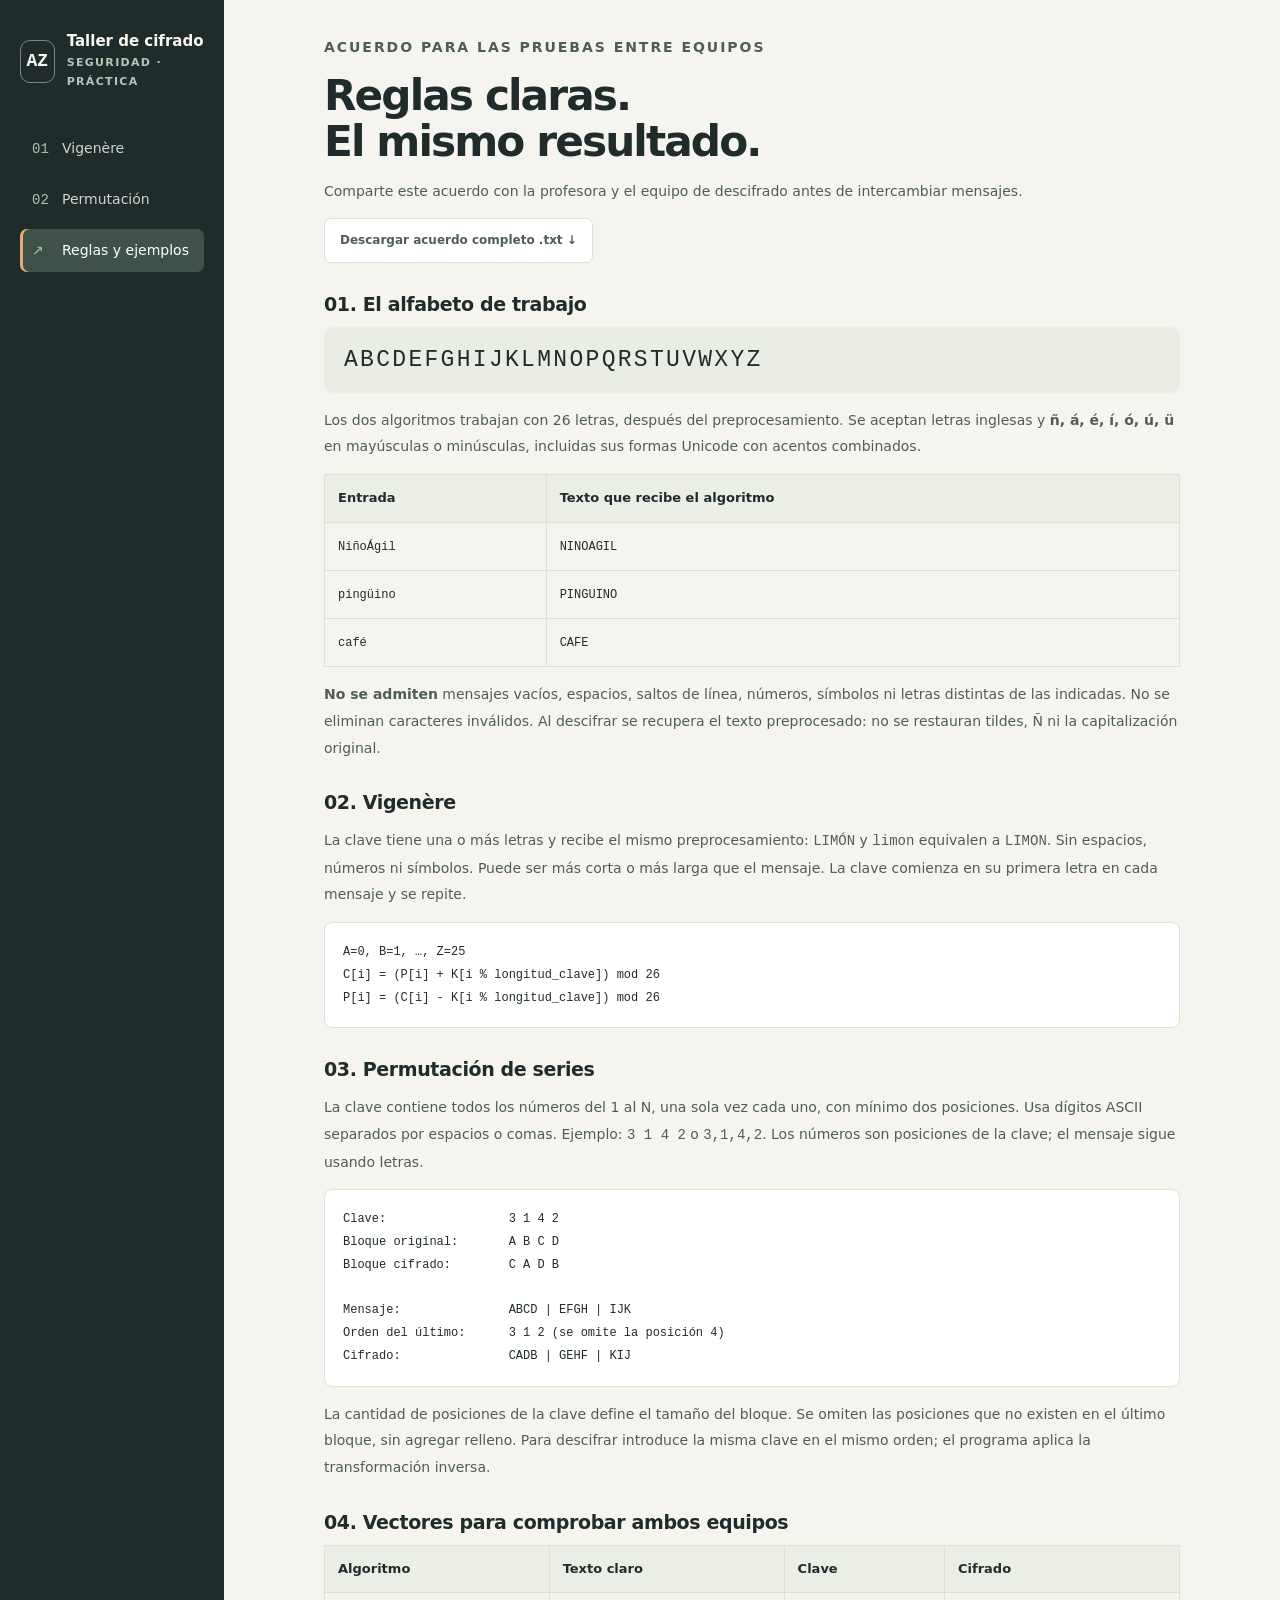
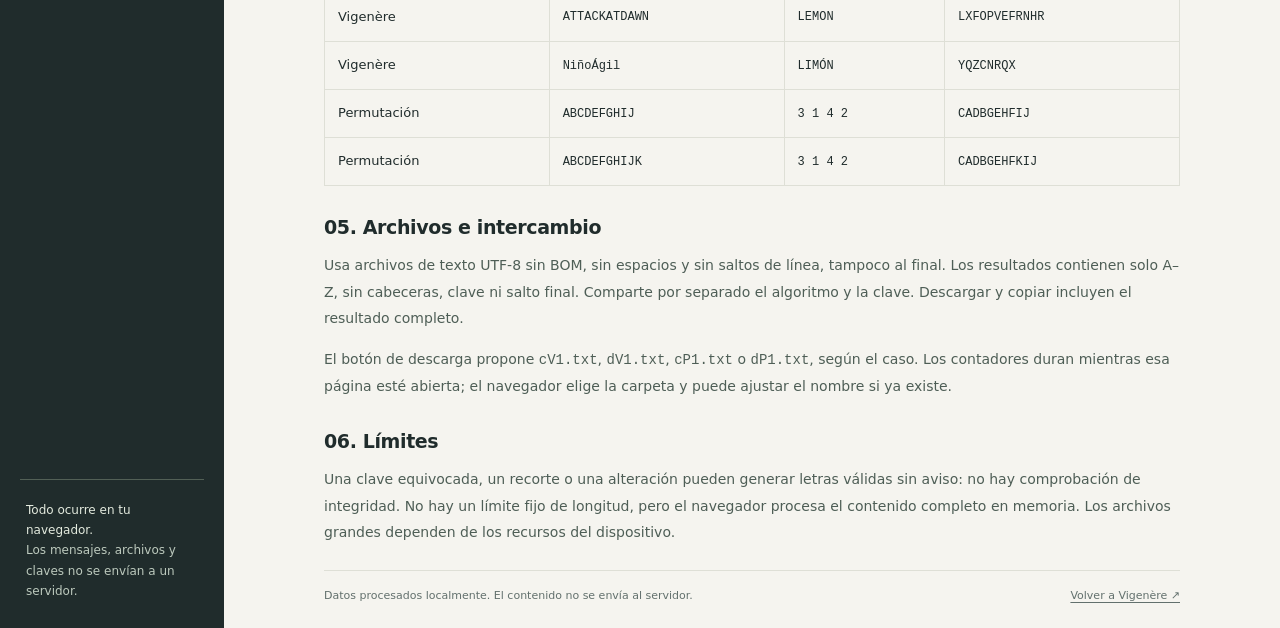
==== docs/limites.html @ 58146a44 "Añadir aplicación web A-Z compatible con GitHub Pages Incluye interfaces de Vigenère y permutación, " ====
<!doctype html><html lang="es"><head><meta charset="utf-8"><meta name="viewport" content="width=device-width, initial-scale=1"><title>Reglas y ejemplos · Taller de cifrado A-Z</title><link rel="icon" href="assets/icono.svg" type="image/svg+xml"><link rel="stylesheet" href="assets/estilos.css"></head><body><a class="skip" href="#contenido">Saltar a las reglas</a><div class="shell"><aside class="sidebar"><a class="brand" href="index.html"><span class="monogram">AZ</span><span>Taller de cifrado<br><small>SEGURIDAD · PRÁCTICA</small></span></a><nav class="nav" aria-label="Algoritmos y ayuda"><a href="index.html"><b>01</b>Vigenère</a><a href="permutacion.html"><b>02</b>Permutación</a><a href="limites.html" aria-current="page"><b>↗</b>Reglas y ejemplos</a></nav><div class="local-note"><strong>Todo ocurre en tu navegador.</strong>Los mensajes, archivos y claves no se envían a un servidor.</div></aside><main id="contenido" class="agreement">
<p class="eyebrow">Acuerdo para las pruebas entre equipos</p><h1>Reglas claras.<br>El mismo resultado.</h1><p class="intro">Comparte este acuerdo con la profesora y el equipo de descifrado antes de intercambiar mensajes.</p><p><a class="button secondary" href="limitaciones.txt" download>Descargar acuerdo completo .txt ↓</a></p>
<h2>01. El alfabeto de trabajo</h2><div class="alphabet">ABCDEFGHIJKLMNOPQRSTUVWXYZ</div><p>Los dos algoritmos trabajan con 26 letras, después del preprocesamiento. Se aceptan letras inglesas y <strong>ñ, á, é, í, ó, ú, ü</strong> en mayúsculas o minúsculas, incluidas sus formas Unicode con acentos combinados.</p><div class="table-wrap"><table><thead><tr><th>Entrada</th><th>Texto que recibe el algoritmo</th></tr></thead><tbody><tr><td><code>NiñoÁgil</code></td><td><code>NINOAGIL</code></td></tr><tr><td><code>pingüino</code></td><td><code>PINGUINO</code></td></tr><tr><td><code>café</code></td><td><code>CAFE</code></td></tr></tbody></table></div><p><strong>No se admiten</strong> mensajes vacíos, espacios, saltos de línea, números, símbolos ni letras distintas de las indicadas. No se eliminan caracteres inválidos. Al descifrar se recupera el texto preprocesado: no se restauran tildes, Ñ ni la capitalización original.</p>
<h2>02. Vigenère</h2><p>La clave tiene una o más letras y recibe el mismo preprocesamiento: <code>LIMÓN</code> y <code>limon</code> equivalen a <code>LIMON</code>. Sin espacios, números ni símbolos. Puede ser más corta o más larga que el mensaje. La clave comienza en su primera letra en cada mensaje y se repite.</p><pre>A=0, B=1, …, Z=25
C[i] = (P[i] + K[i % longitud_clave]) mod 26
P[i] = (C[i] - K[i % longitud_clave]) mod 26</pre>
<h2>03. Permutación de series</h2><p>La clave contiene todos los números del 1 al N, una sola vez cada uno, con mínimo dos posiciones. Usa dígitos ASCII separados por espacios o comas. Ejemplo: <code>3 1 4 2</code> o <code>3,1,4,2</code>. Los números son posiciones de la clave; el mensaje sigue usando letras.</p><pre>Clave:                 3 1 4 2
Bloque original:       A B C D
Bloque cifrado:        C A D B

Mensaje:               ABCD | EFGH | IJK
Orden del último:      3 1 2 (se omite la posición 4)
Cifrado:               CADB | GEHF | KIJ</pre><p>La cantidad de posiciones de la clave define el tamaño del bloque. Se omiten las posiciones que no existen en el último bloque, sin agregar relleno. Para descifrar introduce la misma clave en el mismo orden; el programa aplica la transformación inversa.</p>
<h2>04. Vectores para comprobar ambos equipos</h2><div class="table-wrap"><table><thead><tr><th>Algoritmo</th><th>Texto claro</th><th>Clave</th><th>Cifrado</th></tr></thead><tbody><tr><td>Vigenère</td><td><code>ATTACKATDAWN</code></td><td><code>LEMON</code></td><td><code>LXFOPVEFRNHR</code></td></tr><tr><td>Vigenère</td><td><code>NiñoÁgil</code></td><td><code>LIMÓN</code></td><td><code>YQZCNRQX</code></td></tr><tr><td>Permutación</td><td><code>ABCDEFGHIJ</code></td><td><code>3 1 4 2</code></td><td><code>CADBGEHFIJ</code></td></tr><tr><td>Permutación</td><td><code>ABCDEFGHIJK</code></td><td><code>3 1 4 2</code></td><td><code>CADBGEHFKIJ</code></td></tr></tbody></table></div>
<h2>05. Archivos e intercambio</h2><p>Usa archivos de texto UTF-8 sin BOM, sin espacios y sin saltos de línea, tampoco al final. Los resultados contienen solo A–Z, sin cabeceras, clave ni salto final. Comparte por separado el algoritmo y la clave. Descargar y copiar incluyen el resultado completo.</p><p>El botón de descarga propone <code>cV1.txt</code>, <code>dV1.txt</code>, <code>cP1.txt</code> o <code>dP1.txt</code>, según el caso. Los contadores duran mientras esa página esté abierta; el navegador elige la carpeta y puede ajustar el nombre si ya existe.</p><h2>06. Límites</h2><p>Una clave equivocada, un recorte o una alteración pueden generar letras válidas sin aviso: no hay comprobación de integridad. No hay un límite fijo de longitud, pero el navegador procesa el contenido completo en memoria. Los archivos grandes dependen de los recursos del dispositivo.</p><footer class="footer"><span>Datos procesados localmente. El contenido no se envía al servidor.</span><a href="index.html">Volver a Vigenère ↗</a></footer></main></div></body></html>
---- docs/assets/estilos.css ----
/* Tipografía del sistema y recursos locales: la aplicación no requiere CDNs. */
:root{color-scheme:light;--ink:#202c2c;--muted:#62706d;--paper:#f5f4ef;--line:#dedfd6;--accent:#b7472b;--green:#326b50;--white:#fff;--mono:ui-monospace,SFMono-Regular,Consolas,monospace;font-family:Inter,ui-sans-serif,system-ui,-apple-system,BlinkMacSystemFont,"Segoe UI",sans-serif;color:var(--ink);background:var(--paper);font-synthesis:none}
*{box-sizing:border-box}body{margin:0}button,input,textarea{font:inherit}a{color:inherit}button,a,input,textarea,summary{outline-offset:4px}button:focus-visible,a:focus-visible,input:focus-visible,textarea:focus-visible,summary:focus-visible{outline:3px solid #e49b51}button{cursor:pointer}button:disabled{cursor:default;opacity:.45}[hidden]{display:none!important}
.shell{display:grid;grid-template-columns:224px minmax(0,1fr);min-height:100vh}.sidebar{background:var(--ink);color:#f9f8f0;padding:32px 20px;display:flex;flex-direction:column;gap:36px}.brand{display:flex;gap:12px;align-items:center;text-decoration:none;font-weight:700;font-size:15px;line-height:1.3}.monogram{display:grid;place-items:center;border:1px solid #7a8982;border-radius:10px;width:43px;height:43px;font-family:var(--mono);font-size:18px}.sidebar small{font-size:11px;letter-spacing:.12em;color:#b8c4b8}.nav{display:grid;gap:8px}.nav a{padding:13px 12px;border-radius:7px;color:#cdd5cd;text-decoration:none;font-size:14px}.nav a:hover{background:#35423d}.nav a[aria-current=page]{color:white;background:#405149;box-shadow:inset 3px 0 #e7aa72}.nav b{display:inline-block;width:30px;font-family:var(--mono);font-weight:400;color:#aebfb2}.local-note{margin-top:auto;font-size:12px;line-height:1.7;color:#bcc9bd;border-top:1px solid #526056;padding:20px 6px 0}.local-note strong{display:block;color:#e3eade;font-weight:500}
main{width:100%;max-width:1370px;margin:0 auto;padding:34px 42px 28px;min-width:0}.eyebrow{color:var(--accent);font-size:11px;letter-spacing:.14em;font-weight:750;margin:0 0 12px;text-transform:uppercase}.heading{display:flex;align-items:start;justify-content:space-between;gap:16px}h1{font-size:clamp(30px,3.3vw,44px);line-height:1.1;letter-spacing:-.045em;margin:0 0 12px;font-weight:650}.intro{color:var(--muted);font-size:14px;line-height:1.7;max-width:720px;margin:0}.badge{font-family:var(--mono);font-size:11px;white-space:nowrap;padding:8px 10px;border:1px solid var(--line);border-radius:5px;margin-top:3px}
.rules{margin:23px 0;display:flex;align-items:center;justify-content:space-between;gap:16px;padding:15px 18px;border:1px solid #ded6c2;border-radius:10px;background:#eee9da}.rules strong{font-size:13px;font-weight:650}.rules p{margin:4px 0 0;color:#655e50;font-size:12px;line-height:1.6}.conversions{display:flex;gap:8px;flex-wrap:wrap}.conversions code{font-size:12px;background:#faf8f1;border:1px solid #ded6c2;border-radius:5px;padding:7px 9px;white-space:nowrap;font-family:var(--mono)}
.workspace{display:grid;grid-template-columns:minmax(0,1fr) minmax(0,.94fr);gap:22px;align-items:start}.panel{background:var(--white);border:1px solid var(--line);border-radius:12px;padding:23px;min-width:0;box-shadow:0 3px 10px #27332a03}.panel-header{display:flex;justify-content:space-between;align-items:center;gap:12px;margin:0 0 22px}.panel-header h2{font-size:17px;letter-spacing:-.02em;margin:0}.step{font-family:var(--mono);font-size:11px;color:var(--muted);border:1px solid var(--line);border-radius:4px;padding:4px 7px}.text-button{color:var(--accent);padding:0;background:none;border:0;font-size:12px;text-decoration:underline;text-underline-offset:3px}.field{margin:0 0 19px}.field>label,.field-title{display:block;font-size:12px;font-weight:650;margin:0 0 8px}.hint{font-size:11px;line-height:1.65;color:var(--muted);margin:7px 0 0}.segmented{display:flex;gap:3px;background:#f0f2ed;border-radius:7px;padding:4px}.segmented label{position:relative;flex:1;text-align:center;min-width:0}.segmented input{position:absolute;opacity:0;width:1px;height:1px}.segmented span{display:block;padding:8px;border-radius:5px;font-size:12px;cursor:pointer}.segmented input:checked+span{background:white;box-shadow:0 1px 5px #202c2c19;font-weight:650}.segmented input:focus-visible+span{outline:3px solid #e49b51;outline-offset:1px}.entry{width:100%;border:1px solid #d2d8cf;background:white;border-radius:7px;padding:11px 12px;font-family:var(--mono);font-size:13px;color:var(--ink);min-width:0}.entry::placeholder{color:#85918a}.entry:hover{border-color:#9cae9f}.file-entry{font-family:inherit;font-size:12px;padding:10px;background:#f7f8f4}.file-entry::file-selector-button{padding:8px 10px;border:1px solid var(--line);border-radius:5px;background:white;margin-right:10px;color:var(--ink);cursor:pointer}.actions{display:flex;gap:10px}.button{display:inline-flex;justify-content:center;align-items:center;gap:8px;border:1px solid var(--line);border-radius:7px;min-height:41px;padding:10px 15px;background:white;font-size:12px;font-weight:600;text-decoration:none}.primary{background:var(--accent);border-color:var(--accent);color:white;flex:1}.primary:hover{background:#983a24}.secondary:hover{background:#f2f4ef}.form-note{margin:12px 0 0;font-size:11px;color:var(--muted);line-height:1.6}
.pre-title{font-size:10px;font-weight:700;color:var(--muted);text-transform:uppercase;letter-spacing:.09em;margin:0 0 8px}.preprocessed{font-family:var(--mono);font-size:12px;line-height:1.65;margin:0 0 20px;padding:12px;background:#f3f5f0;border:1px solid #e3e8de;border-radius:6px;max-height:88px;overflow:auto;overflow-wrap:anywhere;white-space:pre-wrap;min-height:44px}.result-title{display:flex;align-items:center;justify-content:space-between;gap:10px;margin-bottom:10px}.result-title label{font-size:12px;font-weight:650}.count{font-family:var(--mono);font-size:10px;color:var(--muted)}.output{display:block;width:100%;height:164px;resize:vertical;min-height:100px;max-height:70vh;border:1px solid #d2d8cf;border-radius:7px;background:#fcfdfb;padding:13px;font-family:var(--mono);font-size:15px;line-height:1.8;overflow-wrap:anywhere}.output::placeholder{font-family:inherit;color:#8a958b;font-size:12px;letter-spacing:0}.output-actions{display:flex;gap:8px;margin-top:12px}.output-actions .button{flex:1;padding-inline:9px}.status{font-size:12px;line-height:1.7;color:var(--green);padding:12px 0 0;margin:13px 0 0;border-top:1px solid var(--line);overflow-wrap:anywhere;min-height:53px}.status[data-tipo=error]{color:#a72f28}.details{margin-top:20px;border-top:1px solid var(--line);padding-top:17px;font-size:12px;line-height:1.8;color:var(--muted)}.details summary{font-weight:600;color:var(--ink);cursor:pointer}.details code{font-family:var(--mono);font-size:11px}.details p{margin-bottom:0}.footer{display:flex;justify-content:space-between;gap:20px;margin-top:24px;border-top:1px solid var(--line);padding-top:16px;font-size:11px;line-height:1.7;color:var(--muted)}.footer a{text-underline-offset:3px}.noscript{padding:16px;background:#ffe9d9;color:#8b301d}
.agreement{max-width:940px}.agreement h2{font-size:19px;letter-spacing:-.02em;margin:30px 0 12px}.agreement p,.agreement li{font-size:14px;color:#4e5e56;line-height:1.9}.alphabet{padding:20px;background:#e9ede4;border-radius:9px;font-family:var(--mono);font-size:clamp(13px,2.5vw,23px);letter-spacing:.1em;overflow-wrap:anywhere}.table-wrap{overflow:auto}table{border-collapse:collapse;width:100%;font-size:13px}th,td{text-align:left;padding:13px;border:1px solid var(--line);line-height:1.6}th{background:#eaeee5}td code{font-size:12px}pre{font-family:var(--mono);background:white;border:1px solid var(--line);padding:18px;border-radius:8px;overflow:auto;font-size:12px;line-height:1.9}.skip{position:absolute;top:-60px;left:15px;background:white;padding:12px;z-index:2}.skip:focus{top:12px}
.field-group{border:0;padding:0;min-width:0}.field-group legend{padding:0}
@media(min-width:1550px){main{padding-top:46px}.workspace{gap:28px}.panel{padding:28px}}
@media(min-width:1151px) and (max-height:850px){main{padding-top:24px;padding-bottom:18px}.eyebrow{margin-bottom:8px}h1{font-size:36px;margin-bottom:9px}.intro{max-width:900px}.rules{margin:17px 0;padding:12px 16px}.panel{padding:19px}.panel-header{margin-bottom:17px}.field{margin-bottom:14px}.entry{padding:10px 11px}.hint{margin-top:5px}.segmented span{padding:7px}.output{height:140px}.footer{margin-top:17px;padding-top:12px}}
@media(max-width:1150px){.shell{grid-template-columns:190px minmax(0,1fr)}main{padding:28px 24px}.sidebar{padding:28px 14px}.panel{padding:18px}.rules{align-items:start;flex-direction:column;gap:10px}.heading .badge{display:none}}
@media(max-width:900px){.shell{display:block}.sidebar{padding:16px 22px;display:flex;flex-direction:row;align-items:center;justify-content:space-between;gap:20px}.brand{font-size:13px}.monogram{width:36px;height:36px}.brand small,.local-note,.nav b{display:none}.nav{display:flex;gap:2px;flex-wrap:wrap}.nav a{padding:9px;font-size:12px}.nav a[aria-current=page]{box-shadow:inset 0 -2px #e7aa72}.workspace{gap:16px}.rules{flex-direction:row}.intro{font-size:13px}main{padding:26px 22px}}
@media(max-width:680px){.sidebar{padding:13px 16px;flex-wrap:wrap;gap:12px}.brand{font-size:12px}.nav{width:100%;justify-content:space-between}.nav a{padding:9px 12px}.workspace{grid-template-columns:1fr}.rules{flex-direction:column;padding:14px}.panel{padding:18px}.panel-header{margin-bottom:19px}main{padding:23px 16px}.output{height:150px}.footer{display:block}.footer a{display:inline-block;margin-top:6px}.agreement h1{font-size:32px}}
@media print{.sidebar,.footer,.agreement>.button{display:none}.shell{display:block}main{padding:0;max-width:none}.agreement p,.agreement li{font-size:11pt}.agreement h2{break-after:avoid}table,pre{break-inside:avoid}}
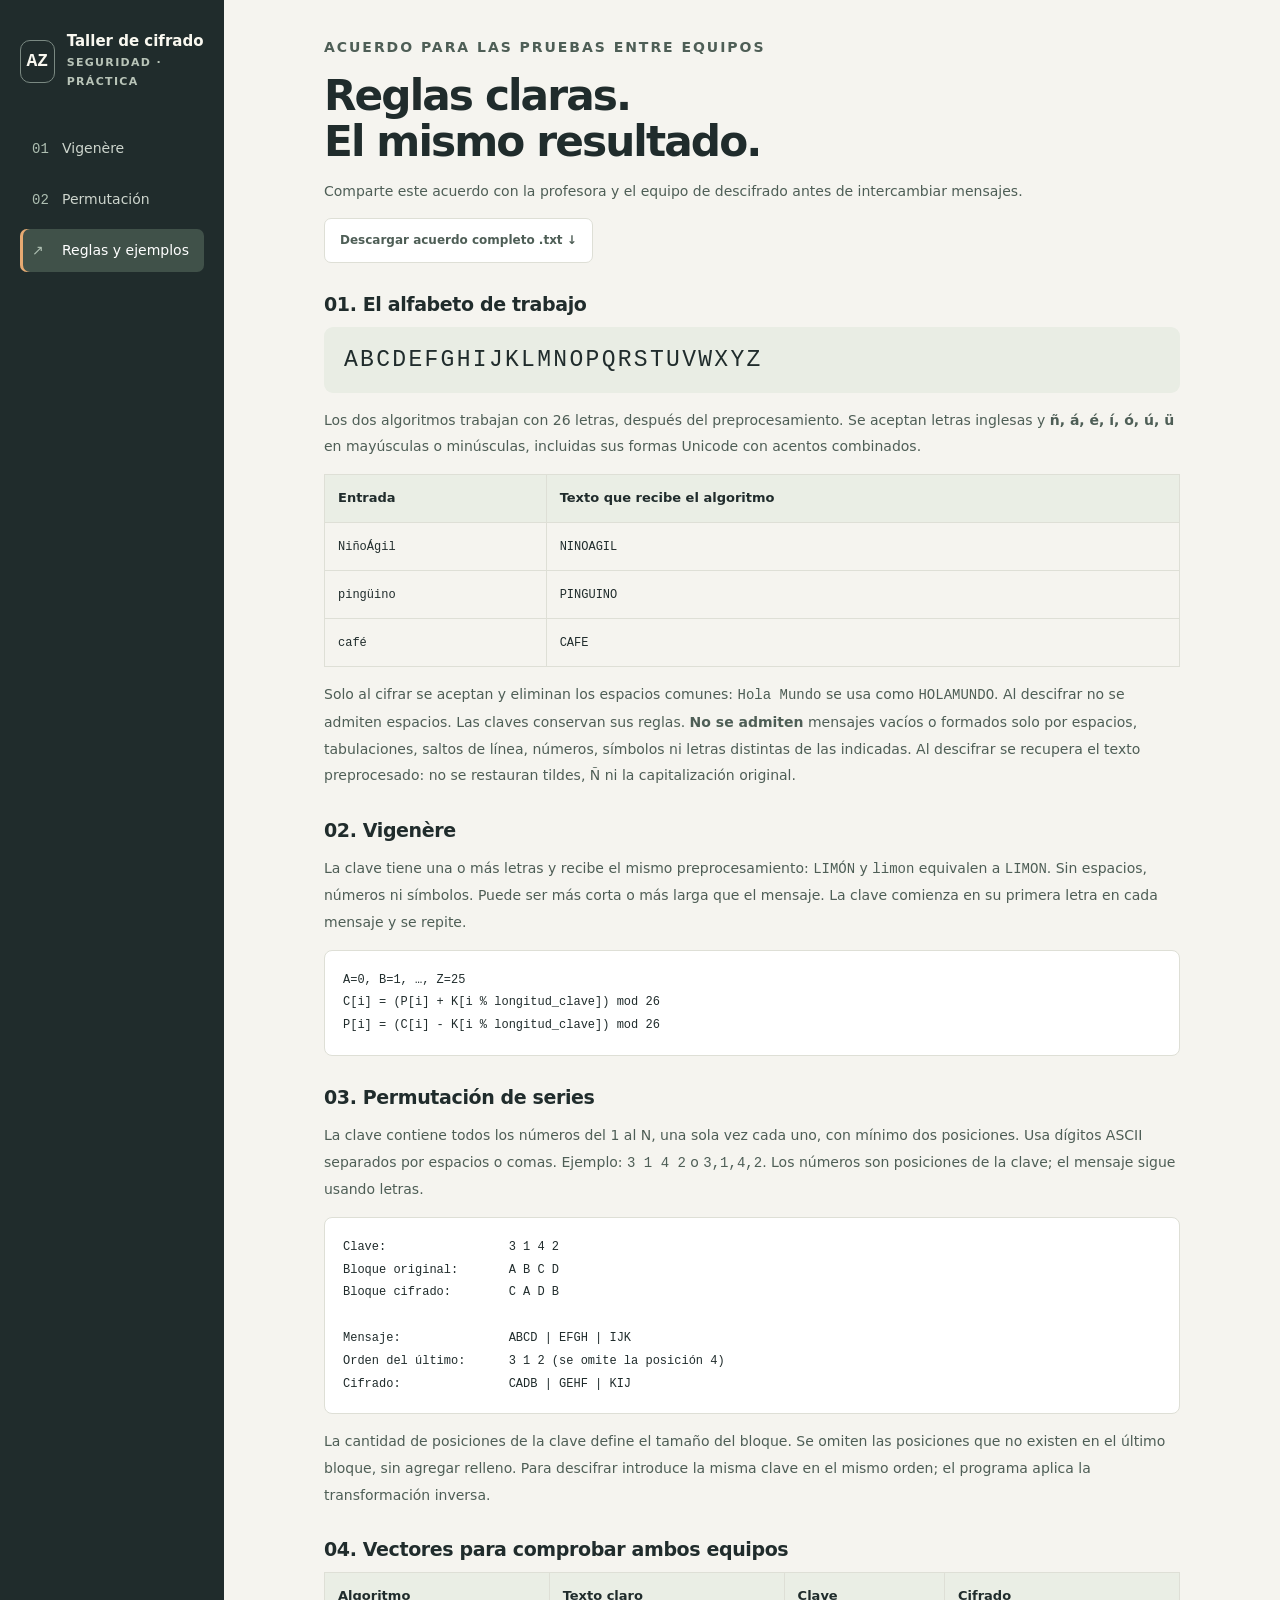
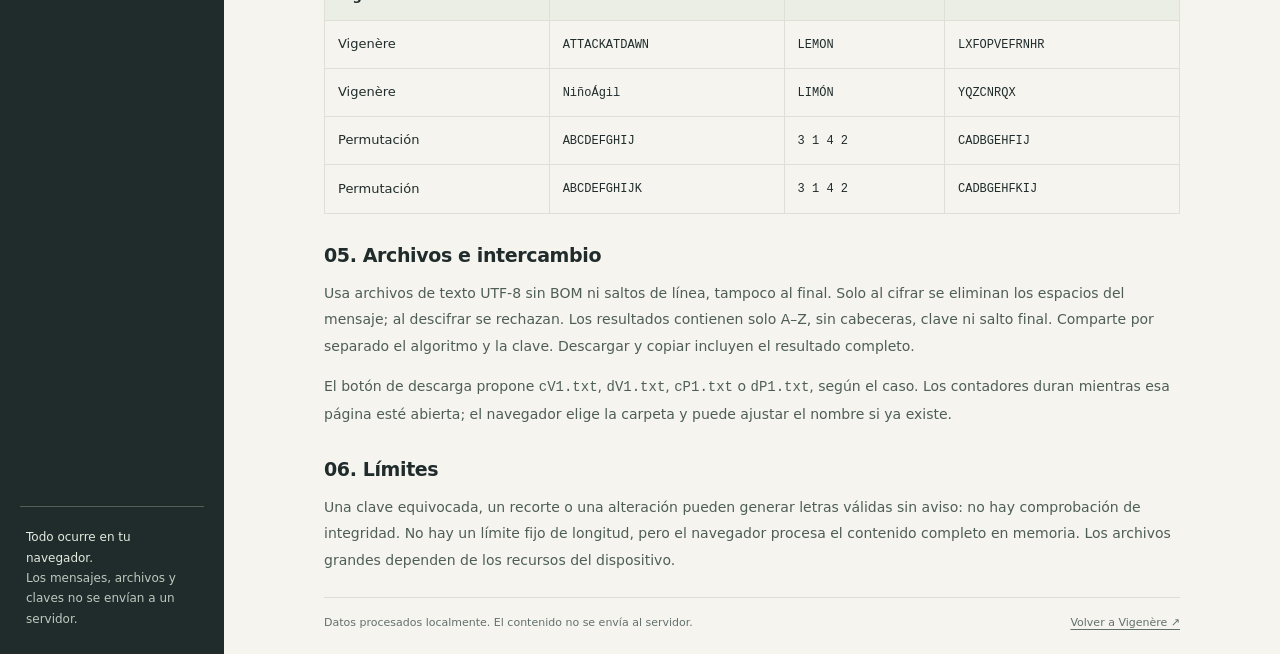
==== commit bf9936b7: "Eliminar espacios del texto claro solo al cifrar Ambos algoritmos aceptan espacios en mensajes por l" ====
--- a/docs/limites.html
+++ b/docs/limites.html
@@ -1,6 +1,6 @@
 <!doctype html><html lang="es"><head><meta charset="utf-8"><meta name="viewport" content="width=device-width, initial-scale=1"><title>Reglas y ejemplos · Taller de cifrado A-Z</title><link rel="icon" href="assets/icono.svg" type="image/svg+xml"><link rel="stylesheet" href="assets/estilos.css"></head><body><a class="skip" href="#contenido">Saltar a las reglas</a><div class="shell"><aside class="sidebar"><a class="brand" href="index.html"><span class="monogram">AZ</span><span>Taller de cifrado<br><small>SEGURIDAD · PRÁCTICA</small></span></a><nav class="nav" aria-label="Algoritmos y ayuda"><a href="index.html"><b>01</b>Vigenère</a><a href="permutacion.html"><b>02</b>Permutación</a><a href="limites.html" aria-current="page"><b>↗</b>Reglas y ejemplos</a></nav><div class="local-note"><strong>Todo ocurre en tu navegador.</strong>Los mensajes, archivos y claves no se envían a un servidor.</div></aside><main id="contenido" class="agreement">
 <p class="eyebrow">Acuerdo para las pruebas entre equipos</p><h1>Reglas claras.<br>El mismo resultado.</h1><p class="intro">Comparte este acuerdo con la profesora y el equipo de descifrado antes de intercambiar mensajes.</p><p><a class="button secondary" href="limitaciones.txt" download>Descargar acuerdo completo .txt ↓</a></p>
-<h2>01. El alfabeto de trabajo</h2><div class="alphabet">ABCDEFGHIJKLMNOPQRSTUVWXYZ</div><p>Los dos algoritmos trabajan con 26 letras, después del preprocesamiento. Se aceptan letras inglesas y <strong>ñ, á, é, í, ó, ú, ü</strong> en mayúsculas o minúsculas, incluidas sus formas Unicode con acentos combinados.</p><div class="table-wrap"><table><thead><tr><th>Entrada</th><th>Texto que recibe el algoritmo</th></tr></thead><tbody><tr><td><code>NiñoÁgil</code></td><td><code>NINOAGIL</code></td></tr><tr><td><code>pingüino</code></td><td><code>PINGUINO</code></td></tr><tr><td><code>café</code></td><td><code>CAFE</code></td></tr></tbody></table></div><p><strong>No se admiten</strong> mensajes vacíos, espacios, saltos de línea, números, símbolos ni letras distintas de las indicadas. No se eliminan caracteres inválidos. Al descifrar se recupera el texto preprocesado: no se restauran tildes, Ñ ni la capitalización original.</p>
+<h2>01. El alfabeto de trabajo</h2><div class="alphabet">ABCDEFGHIJKLMNOPQRSTUVWXYZ</div><p>Los dos algoritmos trabajan con 26 letras, después del preprocesamiento. Se aceptan letras inglesas y <strong>ñ, á, é, í, ó, ú, ü</strong> en mayúsculas o minúsculas, incluidas sus formas Unicode con acentos combinados.</p><div class="table-wrap"><table><thead><tr><th>Entrada</th><th>Texto que recibe el algoritmo</th></tr></thead><tbody><tr><td><code>NiñoÁgil</code></td><td><code>NINOAGIL</code></td></tr><tr><td><code>pingüino</code></td><td><code>PINGUINO</code></td></tr><tr><td><code>café</code></td><td><code>CAFE</code></td></tr></tbody></table></div><p>Solo al cifrar se aceptan y eliminan los espacios comunes: <code>Hola Mundo</code> se usa como <code>HOLAMUNDO</code>. Al descifrar no se admiten espacios. Las claves conservan sus reglas. <strong>No se admiten</strong> mensajes vacíos o formados solo por espacios, tabulaciones, saltos de línea, números, símbolos ni letras distintas de las indicadas. Al descifrar se recupera el texto preprocesado: no se restauran tildes, Ñ ni la capitalización original.</p>
 <h2>02. Vigenère</h2><p>La clave tiene una o más letras y recibe el mismo preprocesamiento: <code>LIMÓN</code> y <code>limon</code> equivalen a <code>LIMON</code>. Sin espacios, números ni símbolos. Puede ser más corta o más larga que el mensaje. La clave comienza en su primera letra en cada mensaje y se repite.</p><pre>A=0, B=1, …, Z=25
 C[i] = (P[i] + K[i % longitud_clave]) mod 26
 P[i] = (C[i] - K[i % longitud_clave]) mod 26</pre>
@@ -12,4 +12,4 @@
 Orden del último:      3 1 2 (se omite la posición 4)
 Cifrado:               CADB | GEHF | KIJ</pre><p>La cantidad de posiciones de la clave define el tamaño del bloque. Se omiten las posiciones que no existen en el último bloque, sin agregar relleno. Para descifrar introduce la misma clave en el mismo orden; el programa aplica la transformación inversa.</p>
 <h2>04. Vectores para comprobar ambos equipos</h2><div class="table-wrap"><table><thead><tr><th>Algoritmo</th><th>Texto claro</th><th>Clave</th><th>Cifrado</th></tr></thead><tbody><tr><td>Vigenère</td><td><code>ATTACKATDAWN</code></td><td><code>LEMON</code></td><td><code>LXFOPVEFRNHR</code></td></tr><tr><td>Vigenère</td><td><code>NiñoÁgil</code></td><td><code>LIMÓN</code></td><td><code>YQZCNRQX</code></td></tr><tr><td>Permutación</td><td><code>ABCDEFGHIJ</code></td><td><code>3 1 4 2</code></td><td><code>CADBGEHFIJ</code></td></tr><tr><td>Permutación</td><td><code>ABCDEFGHIJK</code></td><td><code>3 1 4 2</code></td><td><code>CADBGEHFKIJ</code></td></tr></tbody></table></div>
-<h2>05. Archivos e intercambio</h2><p>Usa archivos de texto UTF-8 sin BOM, sin espacios y sin saltos de línea, tampoco al final. Los resultados contienen solo A–Z, sin cabeceras, clave ni salto final. Comparte por separado el algoritmo y la clave. Descargar y copiar incluyen el resultado completo.</p><p>El botón de descarga propone <code>cV1.txt</code>, <code>dV1.txt</code>, <code>cP1.txt</code> o <code>dP1.txt</code>, según el caso. Los contadores duran mientras esa página esté abierta; el navegador elige la carpeta y puede ajustar el nombre si ya existe.</p><h2>06. Límites</h2><p>Una clave equivocada, un recorte o una alteración pueden generar letras válidas sin aviso: no hay comprobación de integridad. No hay un límite fijo de longitud, pero el navegador procesa el contenido completo en memoria. Los archivos grandes dependen de los recursos del dispositivo.</p><footer class="footer"><span>Datos procesados localmente. El contenido no se envía al servidor.</span><a href="index.html">Volver a Vigenère ↗</a></footer></main></div></body></html>+<h2>05. Archivos e intercambio</h2><p>Usa archivos de texto UTF-8 sin BOM ni saltos de línea, tampoco al final. Solo al cifrar se eliminan los espacios del mensaje; al descifrar se rechazan. Los resultados contienen solo A–Z, sin cabeceras, clave ni salto final. Comparte por separado el algoritmo y la clave. Descargar y copiar incluyen el resultado completo.</p><p>El botón de descarga propone <code>cV1.txt</code>, <code>dV1.txt</code>, <code>cP1.txt</code> o <code>dP1.txt</code>, según el caso. Los contadores duran mientras esa página esté abierta; el navegador elige la carpeta y puede ajustar el nombre si ya existe.</p><h2>06. Límites</h2><p>Una clave equivocada, un recorte o una alteración pueden generar letras válidas sin aviso: no hay comprobación de integridad. No hay un límite fijo de longitud, pero el navegador procesa el contenido completo en memoria. Los archivos grandes dependen de los recursos del dispositivo.</p><footer class="footer"><span>Datos procesados localmente. El contenido no se envía al servidor.</span><a href="index.html">Volver a Vigenère ↗</a></footer></main></div></body></html>
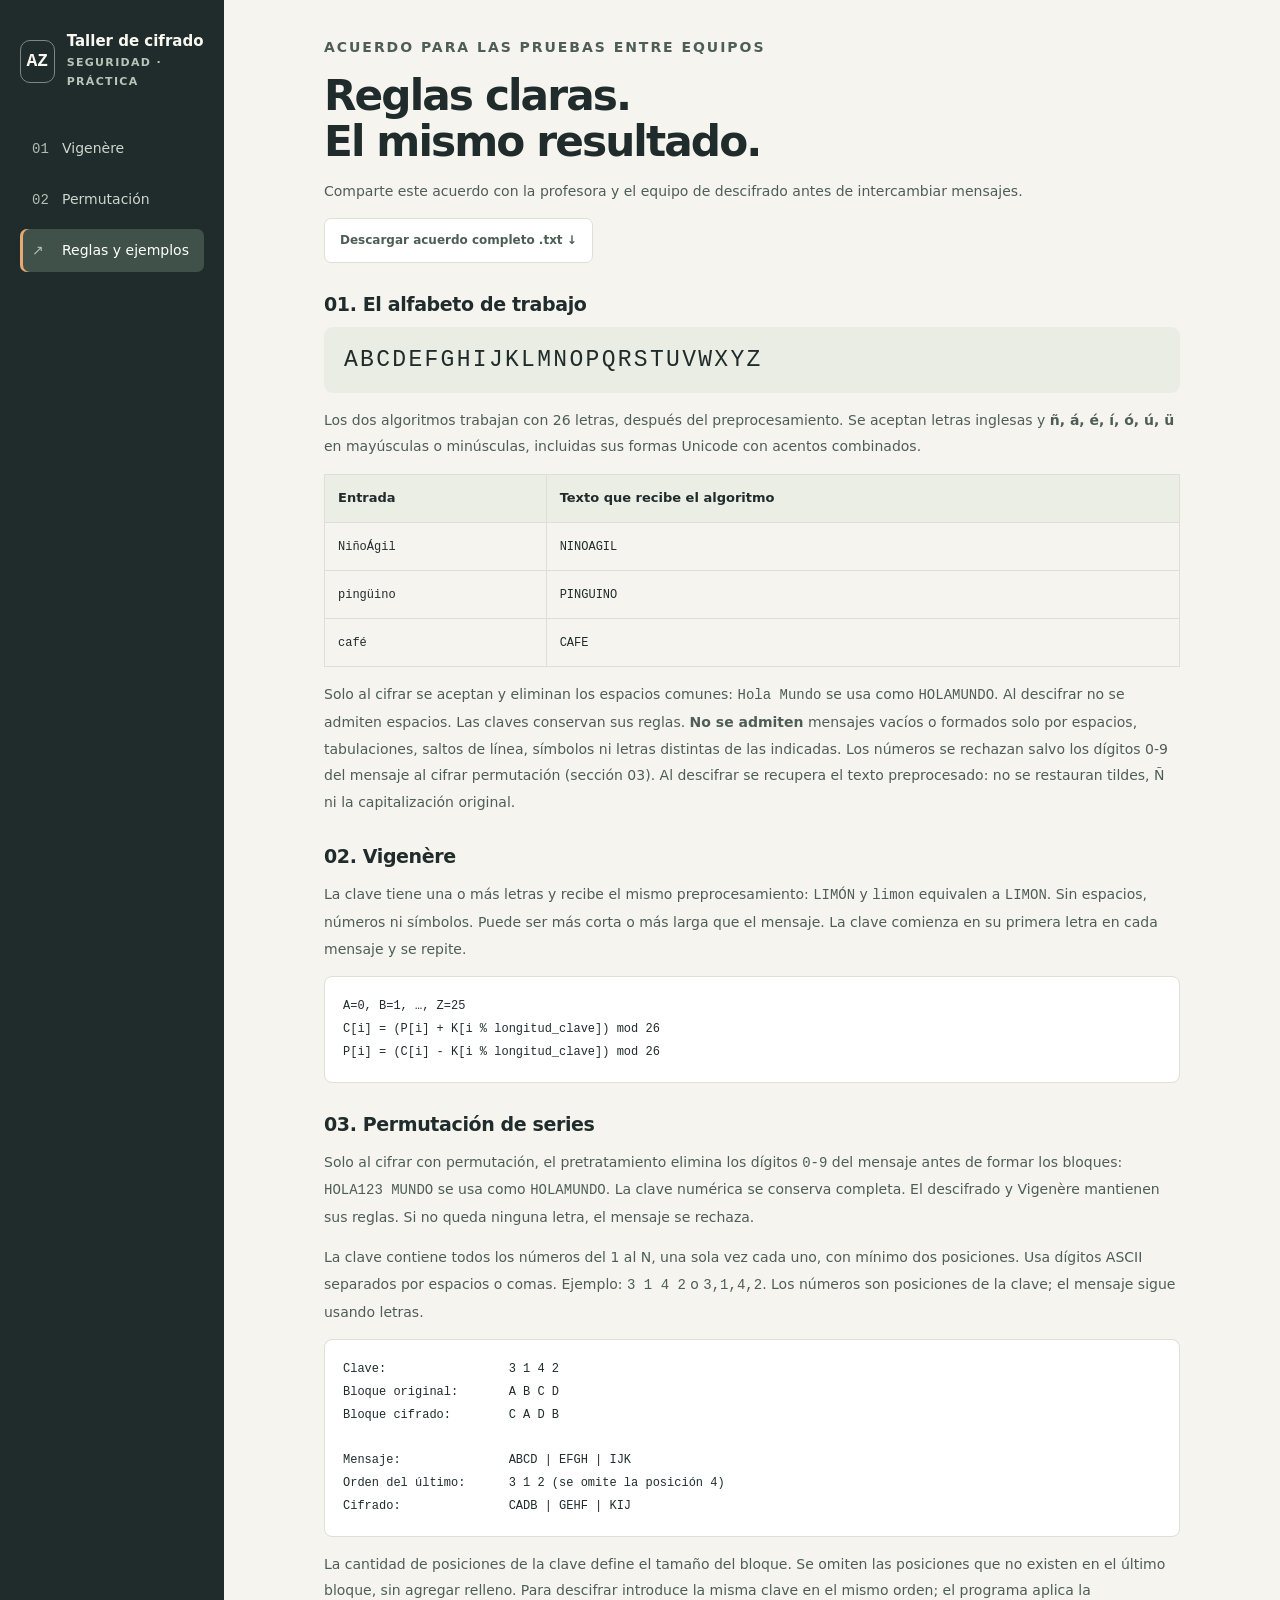
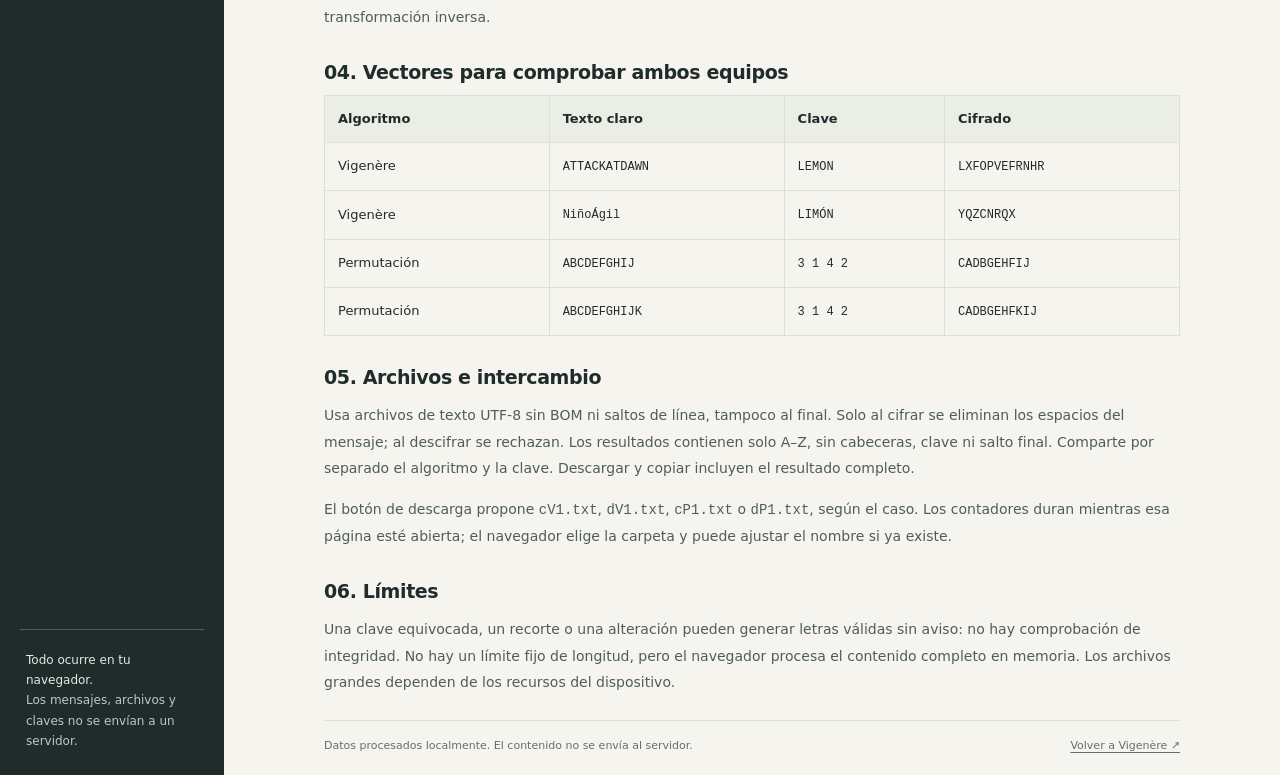
==== commit 9b0dd172: "Eliminar dígitos solo en pretratamiento de cifrado por permutación Elimina 0-9 del texto claro antes" ====
--- a/docs/limites.html
+++ b/docs/limites.html
@@ -1,10 +1,10 @@
 <!doctype html><html lang="es"><head><meta charset="utf-8"><meta name="viewport" content="width=device-width, initial-scale=1"><title>Reglas y ejemplos · Taller de cifrado A-Z</title><link rel="icon" href="assets/icono.svg" type="image/svg+xml"><link rel="stylesheet" href="assets/estilos.css"></head><body><a class="skip" href="#contenido">Saltar a las reglas</a><div class="shell"><aside class="sidebar"><a class="brand" href="index.html"><span class="monogram">AZ</span><span>Taller de cifrado<br><small>SEGURIDAD · PRÁCTICA</small></span></a><nav class="nav" aria-label="Algoritmos y ayuda"><a href="index.html"><b>01</b>Vigenère</a><a href="permutacion.html"><b>02</b>Permutación</a><a href="limites.html" aria-current="page"><b>↗</b>Reglas y ejemplos</a></nav><div class="local-note"><strong>Todo ocurre en tu navegador.</strong>Los mensajes, archivos y claves no se envían a un servidor.</div></aside><main id="contenido" class="agreement">
 <p class="eyebrow">Acuerdo para las pruebas entre equipos</p><h1>Reglas claras.<br>El mismo resultado.</h1><p class="intro">Comparte este acuerdo con la profesora y el equipo de descifrado antes de intercambiar mensajes.</p><p><a class="button secondary" href="limitaciones.txt" download>Descargar acuerdo completo .txt ↓</a></p>
-<h2>01. El alfabeto de trabajo</h2><div class="alphabet">ABCDEFGHIJKLMNOPQRSTUVWXYZ</div><p>Los dos algoritmos trabajan con 26 letras, después del preprocesamiento. Se aceptan letras inglesas y <strong>ñ, á, é, í, ó, ú, ü</strong> en mayúsculas o minúsculas, incluidas sus formas Unicode con acentos combinados.</p><div class="table-wrap"><table><thead><tr><th>Entrada</th><th>Texto que recibe el algoritmo</th></tr></thead><tbody><tr><td><code>NiñoÁgil</code></td><td><code>NINOAGIL</code></td></tr><tr><td><code>pingüino</code></td><td><code>PINGUINO</code></td></tr><tr><td><code>café</code></td><td><code>CAFE</code></td></tr></tbody></table></div><p>Solo al cifrar se aceptan y eliminan los espacios comunes: <code>Hola Mundo</code> se usa como <code>HOLAMUNDO</code>. Al descifrar no se admiten espacios. Las claves conservan sus reglas. <strong>No se admiten</strong> mensajes vacíos o formados solo por espacios, tabulaciones, saltos de línea, números, símbolos ni letras distintas de las indicadas. Al descifrar se recupera el texto preprocesado: no se restauran tildes, Ñ ni la capitalización original.</p>
+<h2>01. El alfabeto de trabajo</h2><div class="alphabet">ABCDEFGHIJKLMNOPQRSTUVWXYZ</div><p>Los dos algoritmos trabajan con 26 letras, después del preprocesamiento. Se aceptan letras inglesas y <strong>ñ, á, é, í, ó, ú, ü</strong> en mayúsculas o minúsculas, incluidas sus formas Unicode con acentos combinados.</p><div class="table-wrap"><table><thead><tr><th>Entrada</th><th>Texto que recibe el algoritmo</th></tr></thead><tbody><tr><td><code>NiñoÁgil</code></td><td><code>NINOAGIL</code></td></tr><tr><td><code>pingüino</code></td><td><code>PINGUINO</code></td></tr><tr><td><code>café</code></td><td><code>CAFE</code></td></tr></tbody></table></div><p>Solo al cifrar se aceptan y eliminan los espacios comunes: <code>Hola Mundo</code> se usa como <code>HOLAMUNDO</code>. Al descifrar no se admiten espacios. Las claves conservan sus reglas. <strong>No se admiten</strong> mensajes vacíos o formados solo por espacios, tabulaciones, saltos de línea, símbolos ni letras distintas de las indicadas. Los números se rechazan salvo los dígitos 0-9 del mensaje al cifrar permutación (sección 03). Al descifrar se recupera el texto preprocesado: no se restauran tildes, Ñ ni la capitalización original.</p>
 <h2>02. Vigenère</h2><p>La clave tiene una o más letras y recibe el mismo preprocesamiento: <code>LIMÓN</code> y <code>limon</code> equivalen a <code>LIMON</code>. Sin espacios, números ni símbolos. Puede ser más corta o más larga que el mensaje. La clave comienza en su primera letra en cada mensaje y se repite.</p><pre>A=0, B=1, …, Z=25
 C[i] = (P[i] + K[i % longitud_clave]) mod 26
 P[i] = (C[i] - K[i % longitud_clave]) mod 26</pre>
-<h2>03. Permutación de series</h2><p>La clave contiene todos los números del 1 al N, una sola vez cada uno, con mínimo dos posiciones. Usa dígitos ASCII separados por espacios o comas. Ejemplo: <code>3 1 4 2</code> o <code>3,1,4,2</code>. Los números son posiciones de la clave; el mensaje sigue usando letras.</p><pre>Clave:                 3 1 4 2
+<h2>03. Permutación de series</h2><p>Solo al cifrar con permutación, el pretratamiento elimina los dígitos <code>0-9</code> del mensaje antes de formar los bloques: <code>HOLA123 MUNDO</code> se usa como <code>HOLAMUNDO</code>. La clave numérica se conserva completa. El descifrado y Vigenère mantienen sus reglas. Si no queda ninguna letra, el mensaje se rechaza.</p><p>La clave contiene todos los números del 1 al N, una sola vez cada uno, con mínimo dos posiciones. Usa dígitos ASCII separados por espacios o comas. Ejemplo: <code>3 1 4 2</code> o <code>3,1,4,2</code>. Los números son posiciones de la clave; el mensaje sigue usando letras.</p><pre>Clave:                 3 1 4 2
 Bloque original:       A B C D
 Bloque cifrado:        C A D B
 
